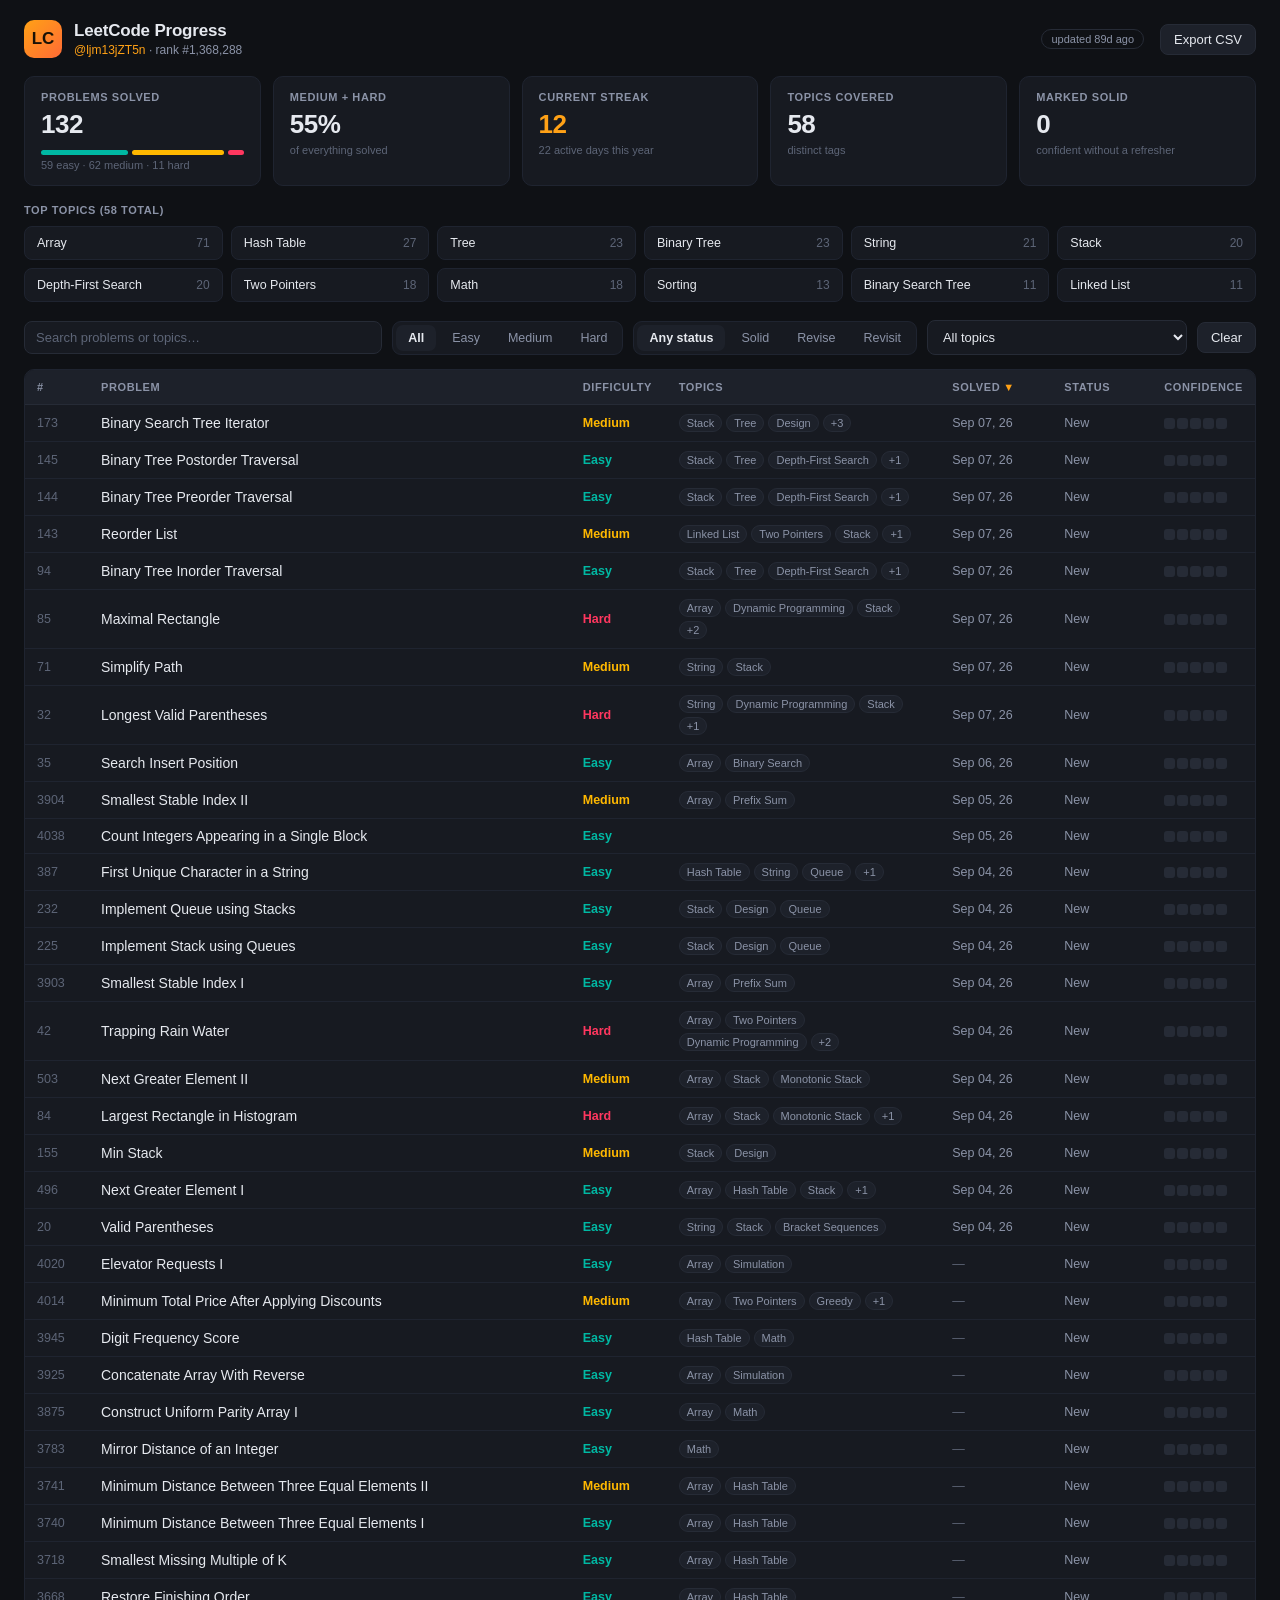
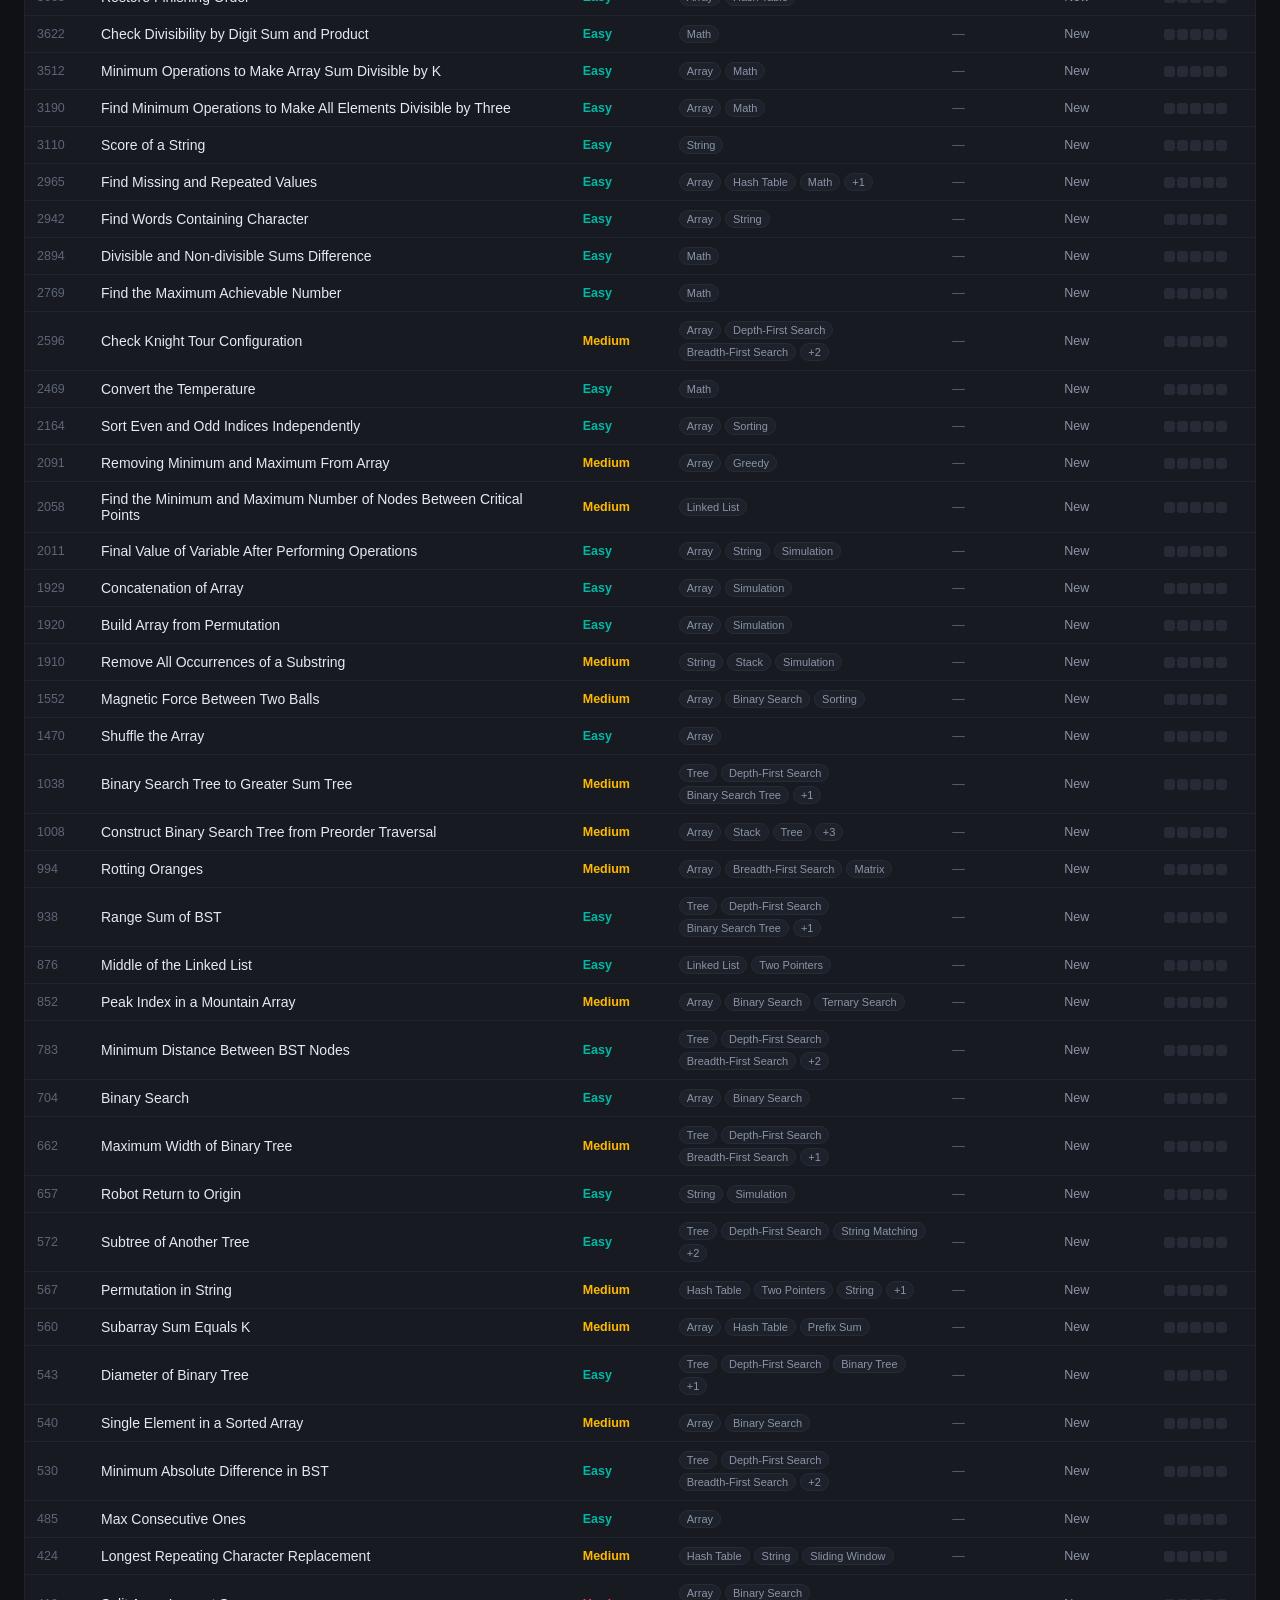
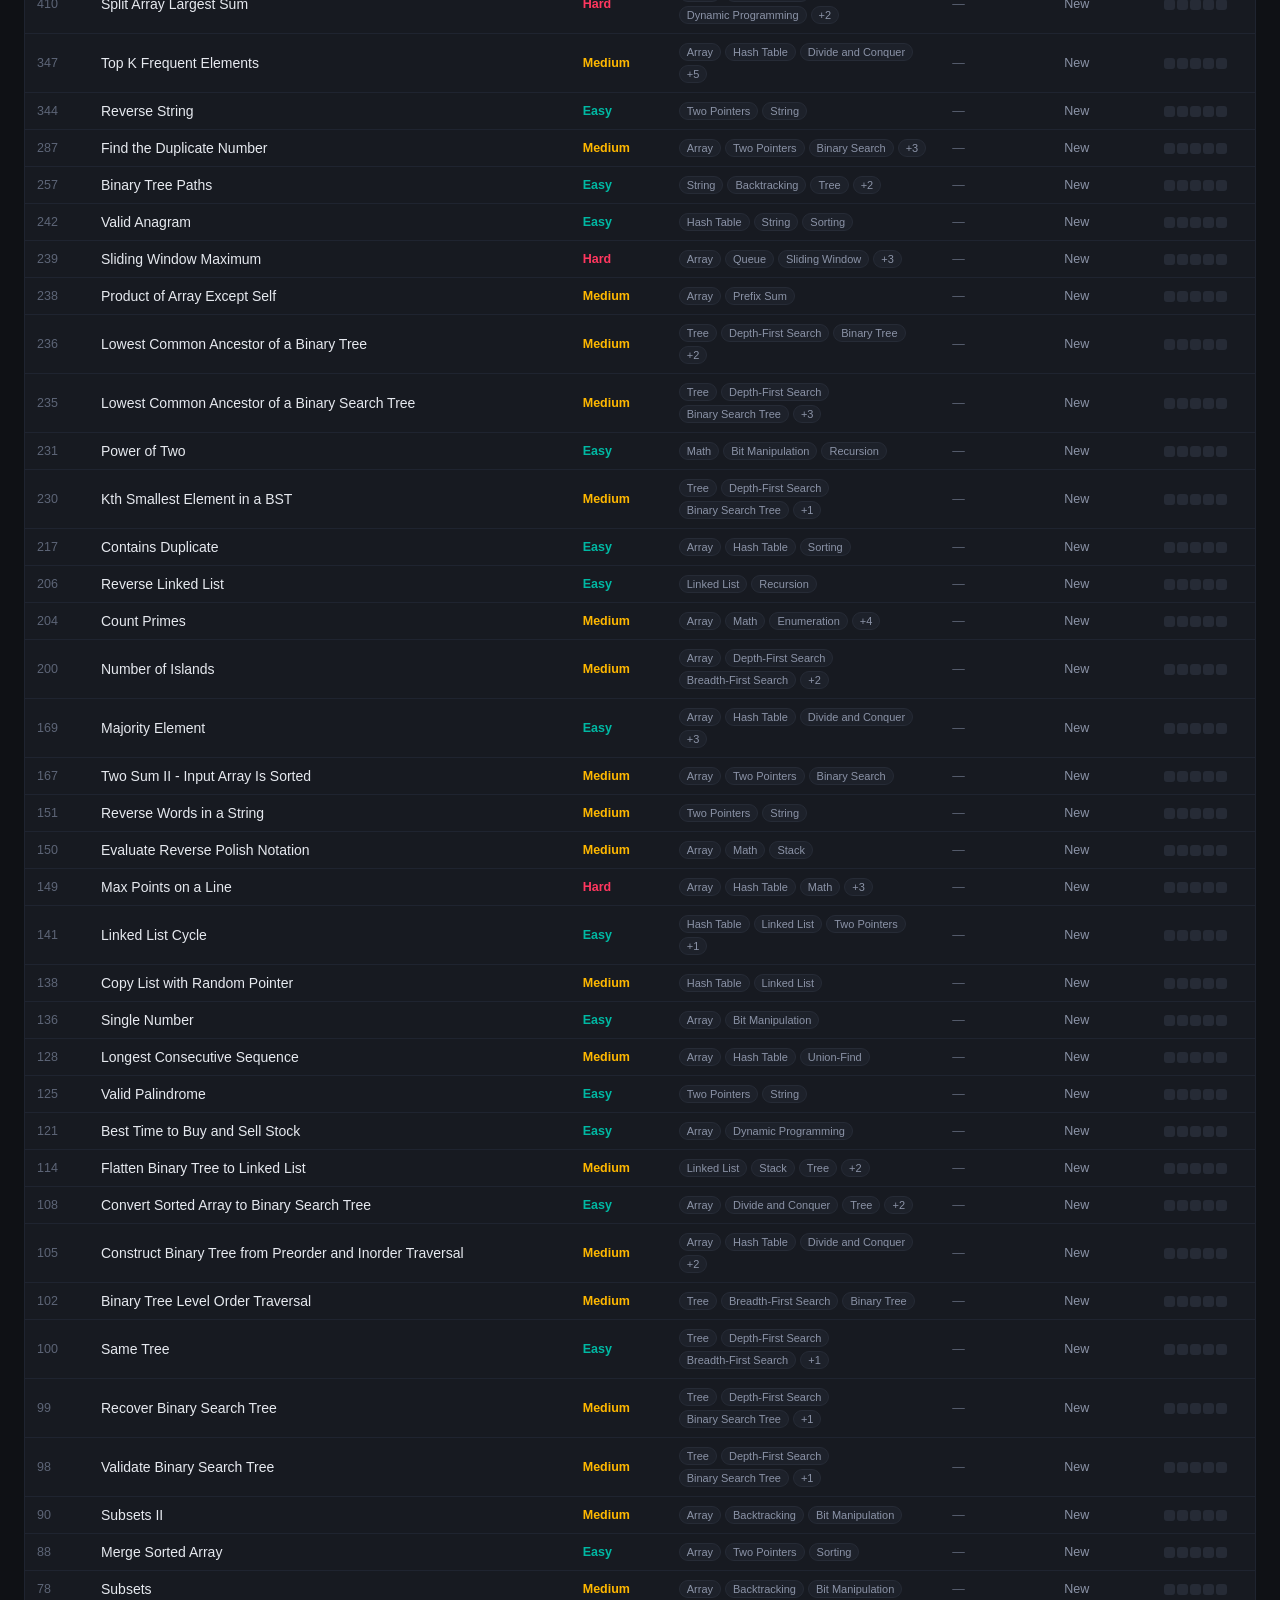
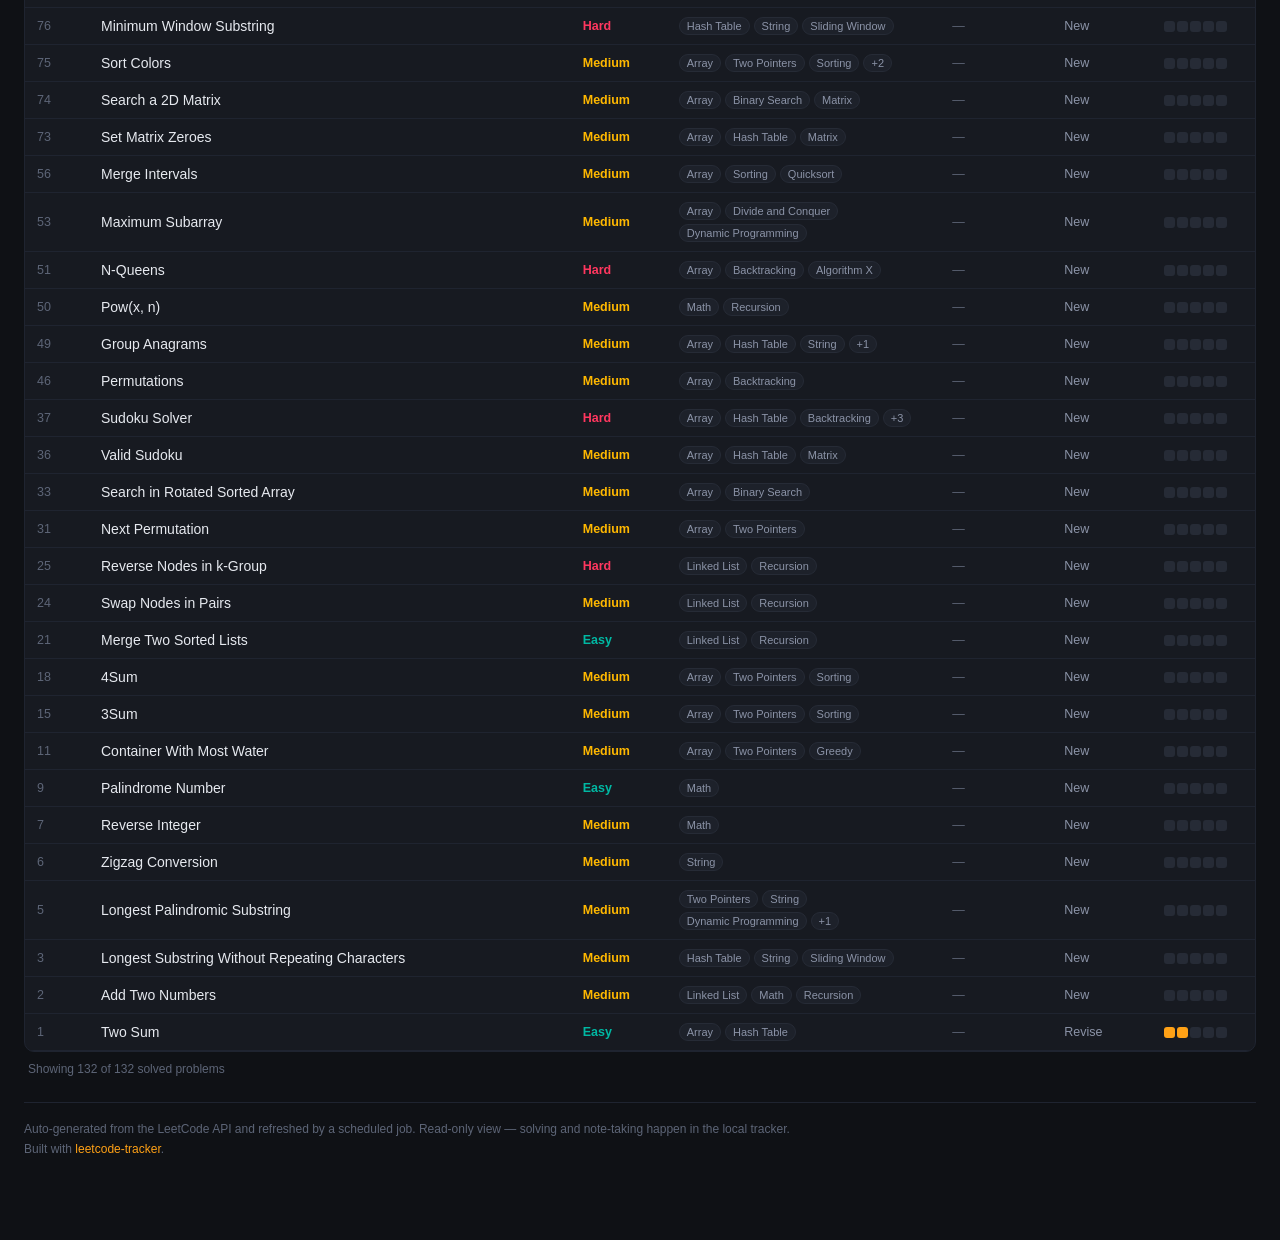
==== docs/index.html @ ef911959 "Add self-updating LeetCode tracker with revision scheduling Local dashboard (SQLite + stdlib HTTP se" ====
<!DOCTYPE html>
<html lang="en">
<head>
<meta charset="utf-8" />
<meta name="viewport" content="width=device-width, initial-scale=1" />
<title>LeetCode Progress</title>
<meta name="description" content="A live log of every LeetCode problem I've solved." />
<meta property="og:title" content="LeetCode Progress" />
<meta property="og:description" content="A live log of every LeetCode problem I've solved." />
<link rel="stylesheet" href="styles.css" />
<link rel="icon" href="data:image/svg+xml,<svg xmlns='http://www.w3.org/2000/svg' viewBox='0 0 32 32'><text y='26' font-size='26'>&#9889;</text></svg>" />
<style>
  .ro-badge {
    font-size: 11px; color: var(--muted); border: 1px solid var(--line);
    padding: 3px 9px; border-radius: 20px;
  }
  .heat { display: flex; gap: 2px; flex-wrap: wrap; margin-top: 10px; }
  .heat i { width: 8px; height: 8px; border-radius: 2px; background: var(--line); }
  .topic-grid {
    display: grid; grid-template-columns: repeat(auto-fill, minmax(190px, 1fr));
    gap: 8px; margin-bottom: 18px;
  }
  .topic-row {
    background: var(--panel); border: 1px solid var(--line-soft);
    border-radius: 8px; padding: 9px 12px; cursor: pointer;
    display: flex; align-items: center; justify-content: space-between; gap: 8px;
  }
  .topic-row:hover { border-color: var(--accent); }
  .topic-row .nm { font-size: 12.5px; }
  .topic-row .ct { font-size: 12px; color: var(--faint); font-variant-numeric: tabular-nums; }
  .section-title {
    font-size: 11px; text-transform: uppercase; letter-spacing: 0.6px;
    color: var(--muted); font-weight: 600; margin: 4px 0 10px;
  }
  .conf.ro i { cursor: default; }
  .conf.ro i:hover { outline: none; }
  footer {
    margin-top: 26px; padding-top: 16px; border-top: 1px solid var(--line-soft);
    color: var(--faint); font-size: 12px; line-height: 1.7;
  }
  footer a { color: var(--accent); }
</style>
</head>
<body>
<div class="wrap">

  <header class="top">
    <div class="brand">
      <div class="logo">LC</div>
      <div>
        <h1>LeetCode Progress</h1>
        <div class="sub">
          <a id="profileLink" href="#" target="_blank" rel="noreferrer">@…</a>
          <span id="rankLine"></span>
        </div>
      </div>
    </div>
    <div class="spacer"></div>
    <span class="ro-badge" id="updated">…</span>
    <button id="btnCsv">Export CSV</button>
  </header>

  <section class="cards" id="cards"></section>

  <div class="section-title" id="topicTitle">Topics</div>
  <div class="topic-grid" id="topicGrid"></div>

  <div class="toolbar">
    <input type="search" id="search" placeholder="Search problems or topics…" />
    <div class="pills" id="diffPills">
      <button class="pill on" data-diff="all">All</button>
      <button class="pill easy" data-diff="Easy">Easy</button>
      <button class="pill medium" data-diff="Medium">Medium</button>
      <button class="pill hard" data-diff="Hard">Hard</button>
    </div>
    <div class="pills" id="statusPills">
      <button class="pill on" data-status="all">Any status</button>
      <button class="pill" data-status="solid">Solid</button>
      <button class="pill" data-status="revise">Revise</button>
      <button class="pill" data-status="revisit">Revisit</button>
    </div>
    <select id="topicFilter"><option value="">All topics</option></select>
    <button id="btnClear">Clear</button>
  </div>

  <div class="table-wrap">
    <table>
      <thead>
        <tr>
          <th data-sort="qid" style="width:64px">#</th>
          <th data-sort="title">Problem</th>
          <th data-sort="difficulty" style="width:96px">Difficulty</th>
          <th class="nosort hide-sm">Topics</th>
          <th data-sort="first_ac" style="width:112px">Solved</th>
          <th data-sort="status" style="width:100px">Status</th>
          <th data-sort="confidence" style="width:96px">Confidence</th>
        </tr>
      </thead>
      <tbody id="rows"></tbody>
    </table>
    <div id="emptyState"></div>
  </div>

  <div class="count-line" id="countLine"></div>

  <footer>
    Auto-generated from the LeetCode API and refreshed by a scheduled job.
    Read-only view — solving and note-taking happen in the local tracker.
    <br />Built with <a href="https://github.com/SarthakVerma18/leetcode-tracker">leetcode-tracker</a>.
  </footer>
</div>
<script src="app.js"></script>
</body>
</html>
---- docs/styles.css ----
:root {
  --bg: #0f1115;
  --panel: #171a21;
  --panel-2: #1d212a;
  --line: #262b36;
  --line-soft: #1f2430;
  --text: #e6e9ef;
  --muted: #8b93a7;
  --faint: #5d6577;
  --accent: #ffa116;
  --easy: #00b8a3;
  --medium: #ffb800;
  --hard: #ff375f;
  --due: #ff6b6b;
  --ok: #46c98b;
  --radius: 10px;
}

* { box-sizing: border-box; }

html, body {
  margin: 0;
  padding: 0;
  background: var(--bg);
  color: var(--text);
  font-family: "Inter", -apple-system, BlinkMacSystemFont, "Segoe UI", Roboto,
    Helvetica, Arial, sans-serif;
  font-size: 14px;
  -webkit-font-smoothing: antialiased;
}

a { color: inherit; text-decoration: none; }
a:hover { color: var(--accent); }

.wrap { max-width: 1600px; margin: 0 auto; padding: 20px 24px 80px; }

/* ---------- header ---------- */

header.top {
  display: flex;
  align-items: center;
  gap: 16px;
  padding-bottom: 18px;
  flex-wrap: wrap;
}

.brand { display: flex; align-items: center; gap: 12px; }

.brand .logo {
  width: 38px; height: 38px;
  border-radius: 10px;
  background: linear-gradient(135deg, var(--accent), #ff6b35);
  display: grid; place-items: center;
  font-weight: 800; color: #1a1206; font-size: 17px;
}

.brand h1 { font-size: 17px; margin: 0; font-weight: 650; letter-spacing: -0.2px; }
.brand .sub { font-size: 12px; color: var(--muted); margin-top: 2px; }
.brand .sub a { color: var(--accent); }

.spacer { flex: 1; }

.sync-box {
  display: flex; align-items: center; gap: 10px;
  font-size: 12px; color: var(--muted);
}

.dot { width: 7px; height: 7px; border-radius: 50%; background: var(--ok); }
.dot.busy { background: var(--accent); animation: pulse 1s infinite; }
.dot.err { background: var(--hard); }
@keyframes pulse { 0%,100% { opacity: 1; } 50% { opacity: 0.25; } }

button, .btn {
  background: var(--panel-2);
  border: 1px solid var(--line);
  color: var(--text);
  padding: 7px 13px;
  border-radius: 8px;
  cursor: pointer;
  font-size: 13px;
  font-family: inherit;
  transition: background 0.12s, border-color 0.12s;
}
button:hover, .btn:hover { background: #262b36; border-color: #333a48; }
button.primary { background: var(--accent); border-color: var(--accent); color: #1a1206; font-weight: 600; }
button.primary:hover { background: #ffb340; }
button:disabled { opacity: 0.5; cursor: default; }

/* ---------- stat cards ---------- */

.cards {
  display: grid;
  grid-template-columns: repeat(auto-fit, minmax(150px, 1fr));
  gap: 12px;
  margin-bottom: 18px;
}

.card {
  background: var(--panel);
  border: 1px solid var(--line-soft);
  border-radius: var(--radius);
  padding: 14px 16px;
}
.card .label {
  font-size: 11px; color: var(--muted);
  text-transform: uppercase; letter-spacing: 0.6px; font-weight: 600;
}
.card .value { font-size: 26px; font-weight: 700; margin-top: 6px; letter-spacing: -0.5px; }
.card .value small { font-size: 13px; color: var(--faint); font-weight: 500; }
.card .foot { font-size: 11px; color: var(--faint); margin-top: 4px; }
.card.clickable { cursor: pointer; }
.card.clickable:hover { border-color: var(--accent); }

.bars { display: flex; gap: 4px; margin-top: 10px; }
.bars .bar { height: 5px; border-radius: 3px; }

/* ---------- banner ---------- */

.banner {
  background: rgba(255, 161, 22, 0.09);
  border: 1px solid rgba(255, 161, 22, 0.32);
  border-radius: var(--radius);
  padding: 12px 16px;
  margin-bottom: 16px;
  font-size: 13px;
  display: flex; align-items: center; gap: 12px; flex-wrap: wrap;
  line-height: 1.55;
}
.banner b { color: var(--accent); }
.banner code {
  background: rgba(0,0,0,0.35); padding: 1px 6px; border-radius: 4px;
  font-family: "JetBrains Mono", Consolas, monospace; font-size: 12px;
}
.banner .x { margin-left: auto; cursor: pointer; color: var(--muted); }

/* ---------- toolbar ---------- */

.toolbar {
  display: flex; gap: 10px; align-items: center;
  flex-wrap: wrap; margin-bottom: 14px;
}

input[type="text"], input[type="search"], select, textarea {
  background: var(--panel);
  border: 1px solid var(--line);
  color: var(--text);
  padding: 8px 11px;
  border-radius: 8px;
  font-size: 13px;
  font-family: inherit;
  outline: none;
}
input:focus, select:focus, textarea:focus { border-color: var(--accent); }
input::placeholder { color: var(--faint); }

#search { min-width: 260px; flex: 1; max-width: 380px; }

.pills { display: flex; gap: 4px; background: var(--panel); padding: 3px; border-radius: 9px; border: 1px solid var(--line-soft); }
.pill {
  padding: 6px 12px; border-radius: 7px; cursor: pointer;
  font-size: 12.5px; color: var(--muted); border: none; background: none;
  white-space: nowrap;
}
.pill:hover { color: var(--text); background: transparent; }
.pill.on { background: var(--panel-2); color: var(--text); font-weight: 600; }
.pill.on.easy { color: var(--easy); }
.pill.on.medium { color: var(--medium); }
.pill.on.hard { color: var(--hard); }
.pill .n { color: var(--faint); font-size: 11px; margin-left: 4px; }

/* ---------- table ---------- */

.table-wrap {
  background: var(--panel);
  border: 1px solid var(--line-soft);
  border-radius: var(--radius);
  overflow: auto;
}

table { width: 100%; border-collapse: collapse; }

thead th {
  position: sticky; top: 0; z-index: 2;
  background: var(--panel-2);
  text-align: left;
  font-size: 11px; text-transform: uppercase; letter-spacing: 0.6px;
  color: var(--muted); font-weight: 600;
  padding: 11px 12px;
  border-bottom: 1px solid var(--line);
  white-space: nowrap;
  cursor: pointer;
  user-select: none;
}
thead th:hover { color: var(--text); }
thead th.nosort { cursor: default; }
thead th .arrow { color: var(--accent); margin-left: 3px; }

tbody td {
  padding: 9px 12px;
  border-bottom: 1px solid var(--line-soft);
  vertical-align: middle;
}
tbody tr:hover { background: rgba(255,255,255,0.022); }
tbody tr.due-row { background: rgba(255, 107, 107, 0.05); }
tbody tr.due-row:hover { background: rgba(255, 107, 107, 0.08); }

.star { cursor: pointer; font-size: 15px; color: var(--faint); line-height: 1; }
.star.on { color: var(--accent); }

.qid { color: var(--faint); font-variant-numeric: tabular-nums; font-size: 12.5px; }

.title-cell { min-width: 240px; }
.title-cell a { font-weight: 500; }
.title-cell .ext { color: var(--faint); font-size: 11px; margin-left: 5px; opacity: 0; }
tr:hover .title-cell .ext { opacity: 1; }

.diff { font-weight: 600; font-size: 12.5px; }
.diff.Easy { color: var(--easy); }
.diff.Medium { color: var(--medium); }
.diff.Hard { color: var(--hard); }
.diff.Unknown { color: var(--faint); }

.topics { display: flex; gap: 4px; flex-wrap: wrap; max-width: 260px; }
.tag {
  background: var(--panel-2); border: 1px solid var(--line);
  color: var(--muted); font-size: 11px;
  padding: 2px 7px; border-radius: 20px; white-space: nowrap;
  cursor: pointer;
}
.tag:hover { color: var(--accent); border-color: var(--accent); }

.date { color: var(--muted); font-size: 12.5px; white-space: nowrap; font-variant-numeric: tabular-nums; }
.date.none { color: var(--faint); }
.date.due { color: var(--due); font-weight: 600; }

select.status {
  padding: 4px 8px; font-size: 12px; border-radius: 6px;
  background: var(--panel-2); min-width: 92px;
}
select.status.s-new { color: var(--muted); }
select.status.s-solid { color: var(--ok); border-color: rgba(70,201,139,0.35); }
select.status.s-revise { color: var(--medium); border-color: rgba(255,184,0,0.35); }
select.status.s-revisit { color: var(--hard); border-color: rgba(255,55,95,0.35); }

.conf { display: flex; gap: 2px; }
.conf i {
  width: 11px; height: 11px; border-radius: 3px;
  background: var(--line); cursor: pointer; display: inline-block;
  transition: background 0.1s;
}
.conf i.on { background: var(--accent); }
.conf i:hover { outline: 1px solid var(--accent); }

input.note {
  width: 100%; min-width: 170px;
  background: transparent; border: 1px solid transparent;
  padding: 5px 7px; font-size: 12.5px; color: var(--text);
}
input.note:hover { border-color: var(--line); }
input.note:focus { background: var(--panel-2); border-color: var(--accent); }
input.note::placeholder { color: #3d4453; }

.rev-btn {
  padding: 4px 9px; font-size: 11.5px; border-radius: 6px; white-space: nowrap;
}

.empty { padding: 60px 20px; text-align: center; color: var(--muted); }
.empty h3 { color: var(--text); font-weight: 600; margin: 0 0 8px; }

.count-line {
  font-size: 12px; color: var(--faint);
  padding: 10px 4px 0;
}

/* ---------- modal ---------- */

.modal-bg {
  position: fixed; inset: 0; background: rgba(0,0,0,0.65);
  display: grid; place-items: center; z-index: 50; padding: 20px;
}
.modal {
  background: var(--panel); border: 1px solid var(--line);
  border-radius: 14px; padding: 22px; width: 100%; max-width: 560px;
  max-height: 85vh; overflow: auto;
}
.modal h2 { margin: 0 0 6px; font-size: 17px; }
.modal p { color: var(--muted); font-size: 13px; line-height: 1.6; }
.modal ol { color: var(--muted); font-size: 13px; line-height: 1.85; padding-left: 20px; }
.modal code {
  background: var(--panel-2); padding: 2px 6px; border-radius: 4px;
  font-family: "JetBrains Mono", Consolas, monospace; font-size: 12px;
  color: var(--accent); word-break: break-all;
}
.modal textarea { width: 100%; min-height: 120px; resize: vertical; line-height: 1.5; }
.modal .row { display: flex; gap: 8px; justify-content: flex-end; margin-top: 16px; }

.toast {
  position: fixed; bottom: 22px; left: 50%; transform: translateX(-50%);
  background: var(--panel-2); border: 1px solid var(--line);
  padding: 10px 18px; border-radius: 9px; font-size: 13px;
  z-index: 100; box-shadow: 0 8px 28px rgba(0,0,0,0.5);
}

@media (max-width: 900px) {
  .wrap { padding: 14px; }
  .hide-sm { display: none; }
}
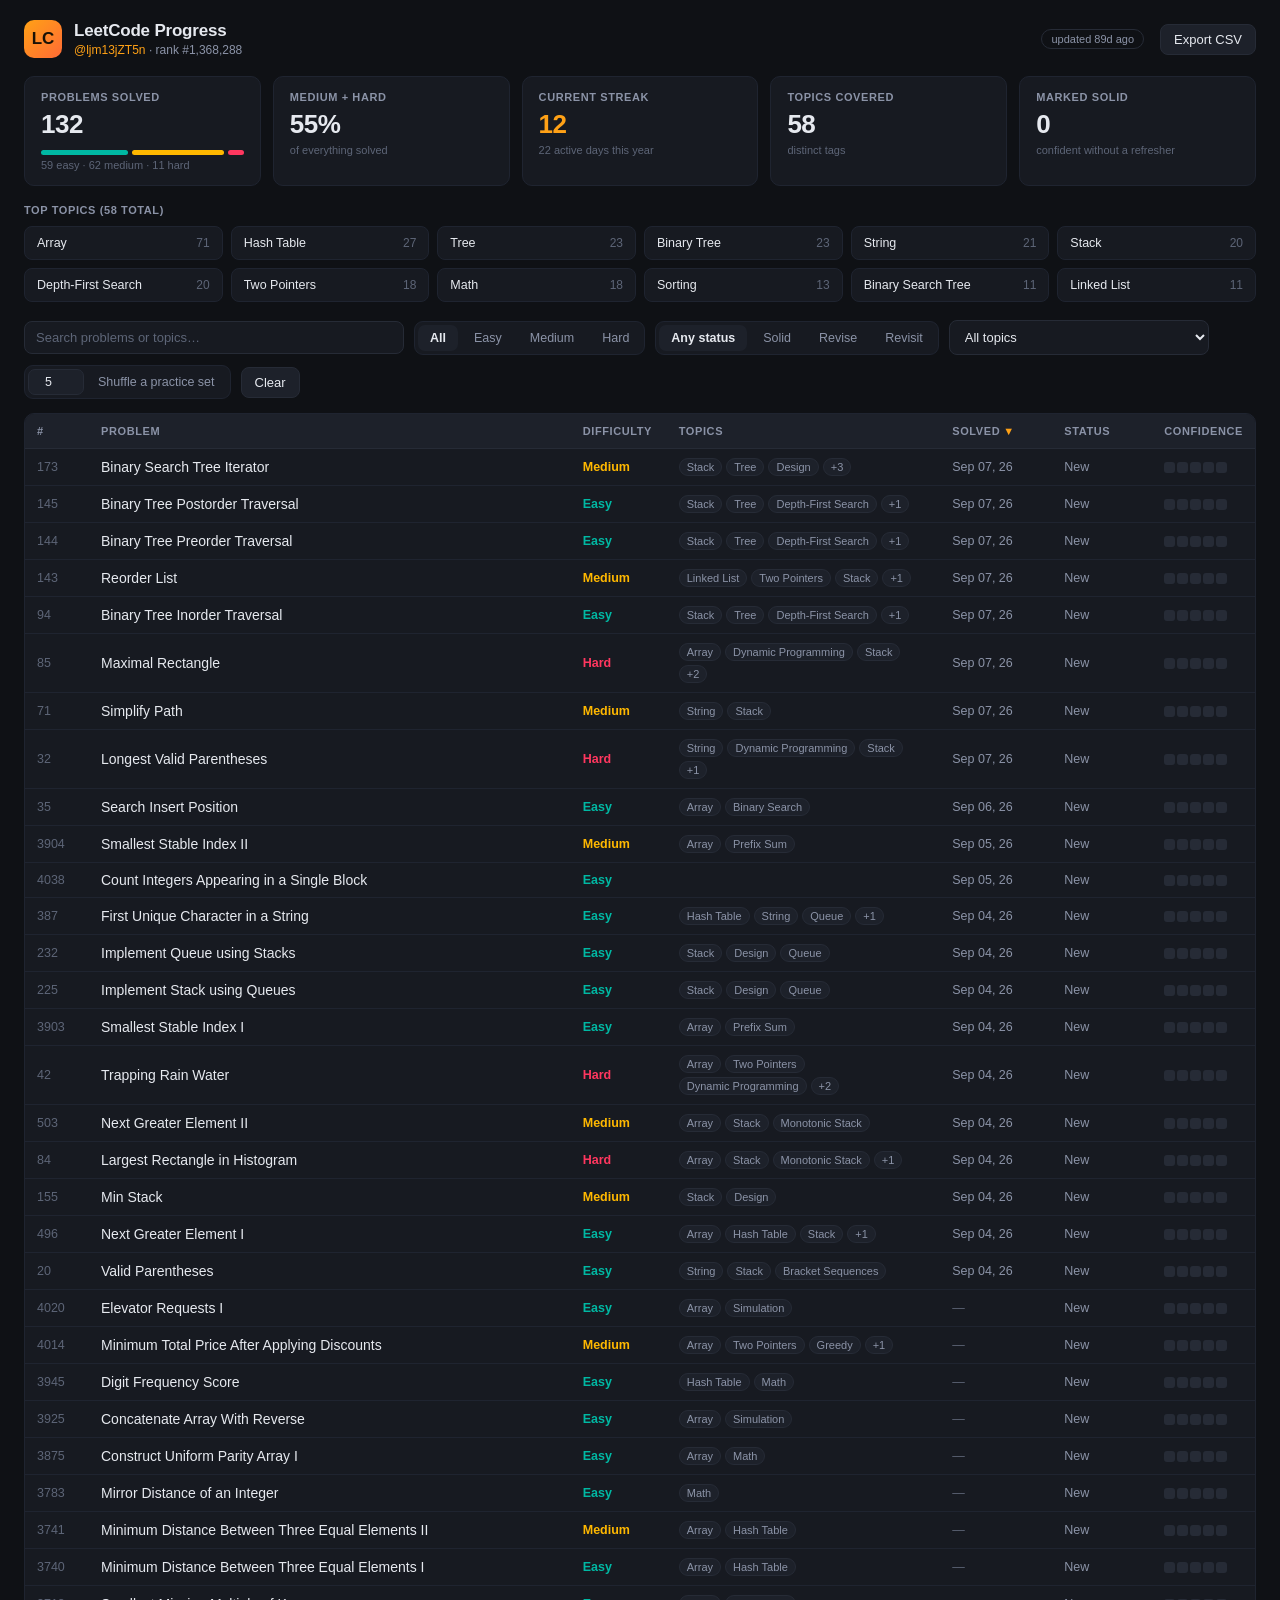
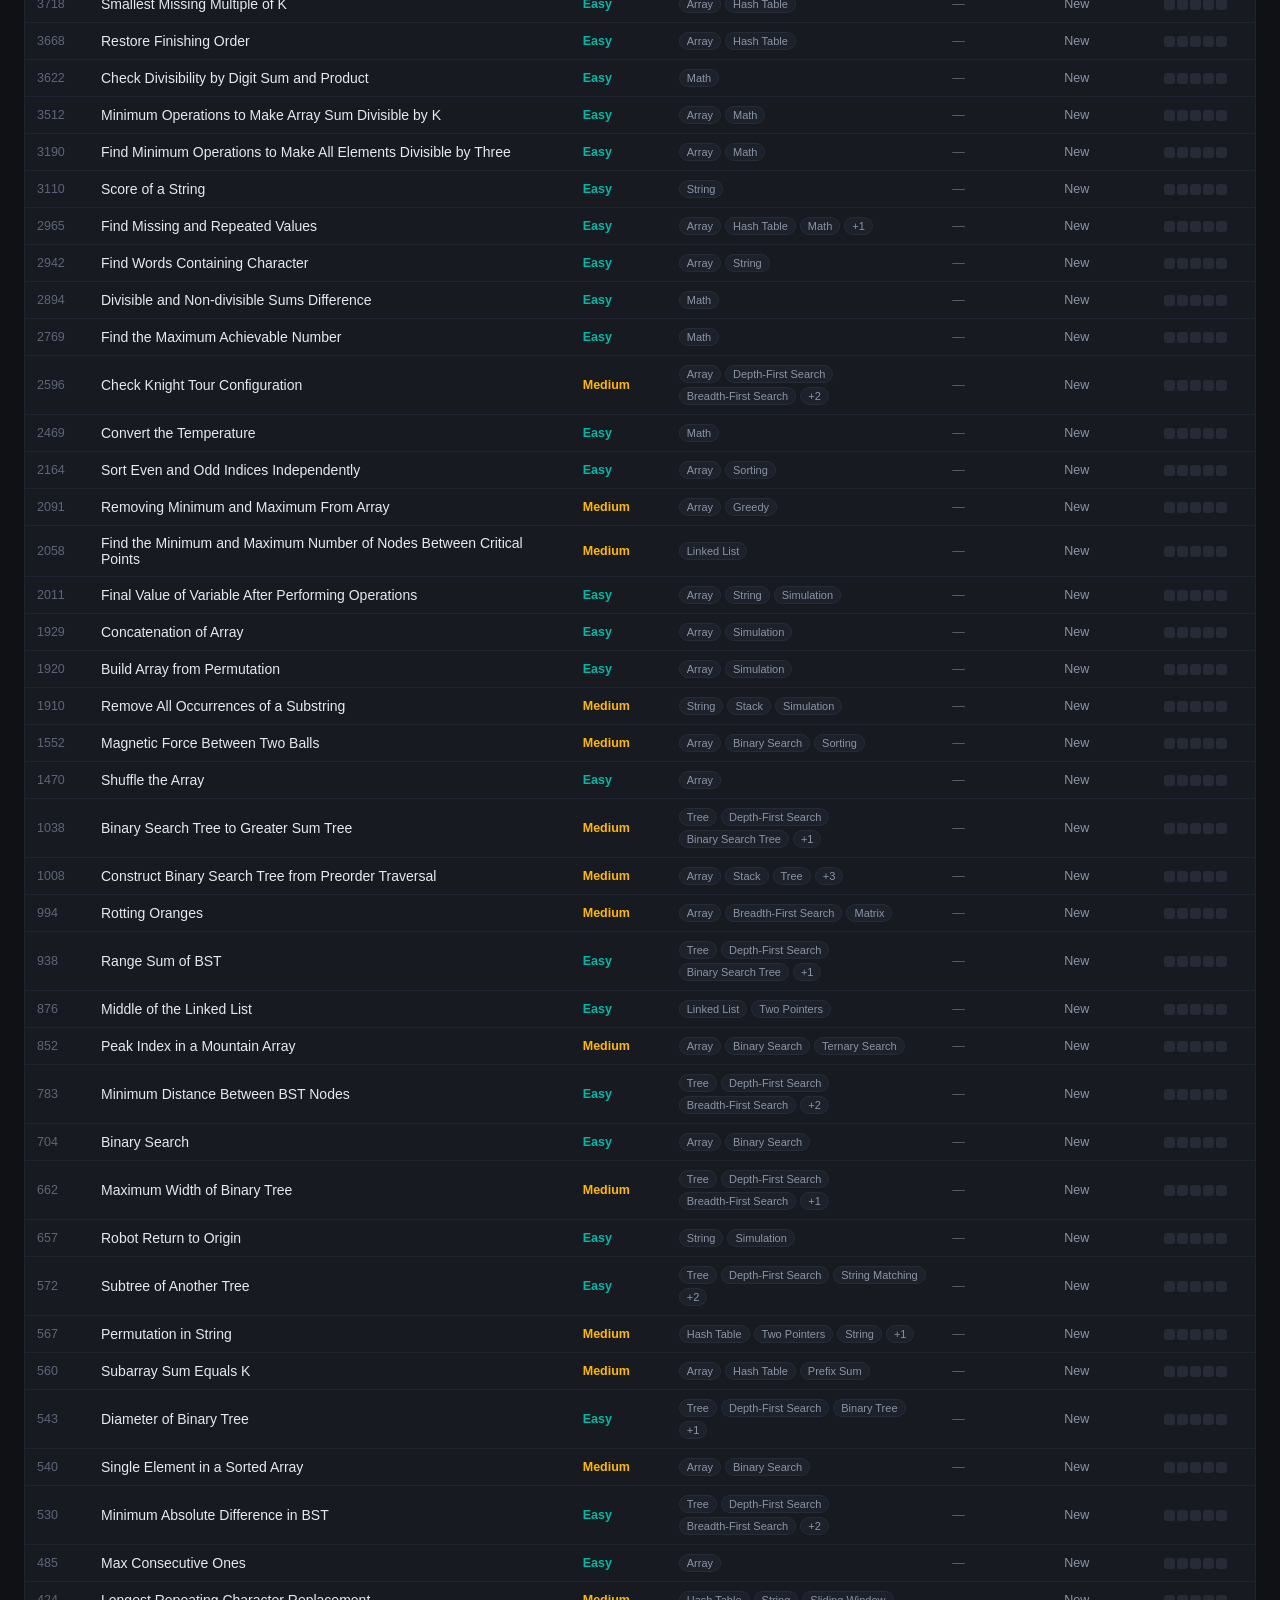
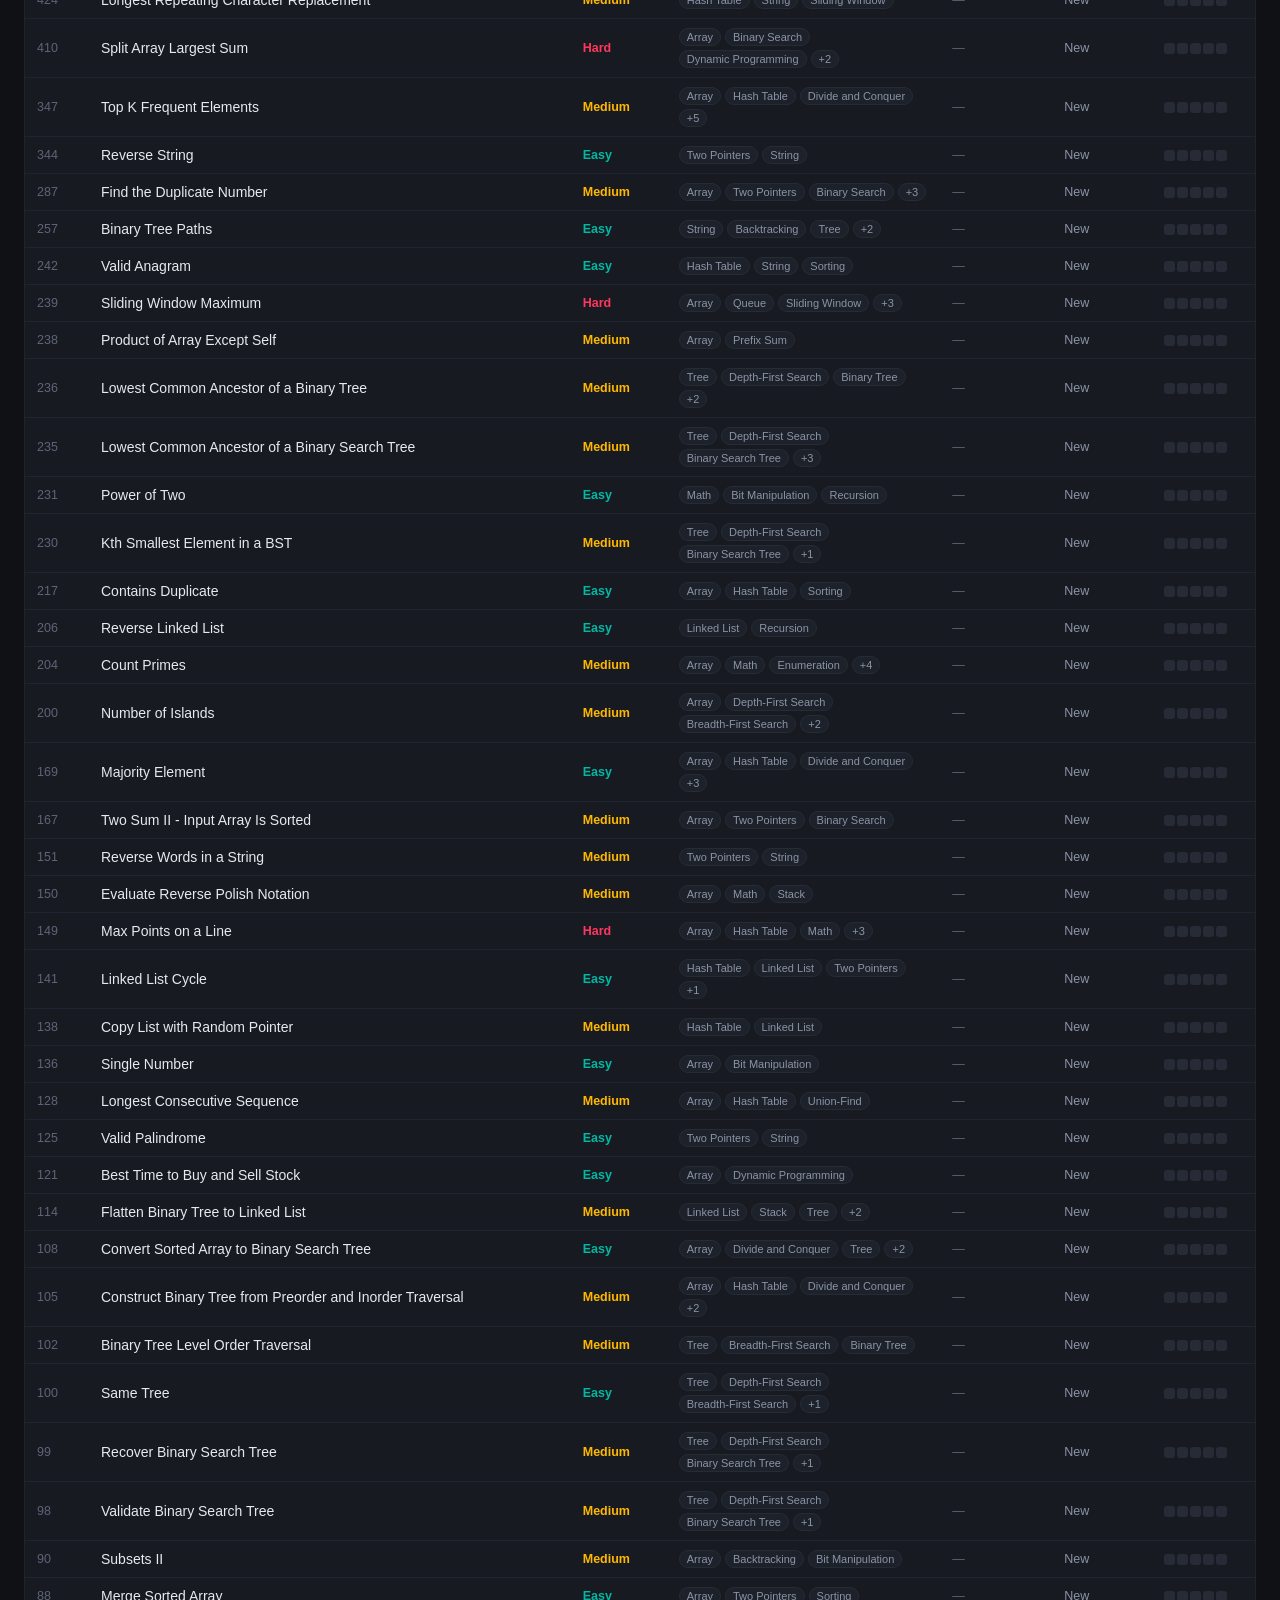
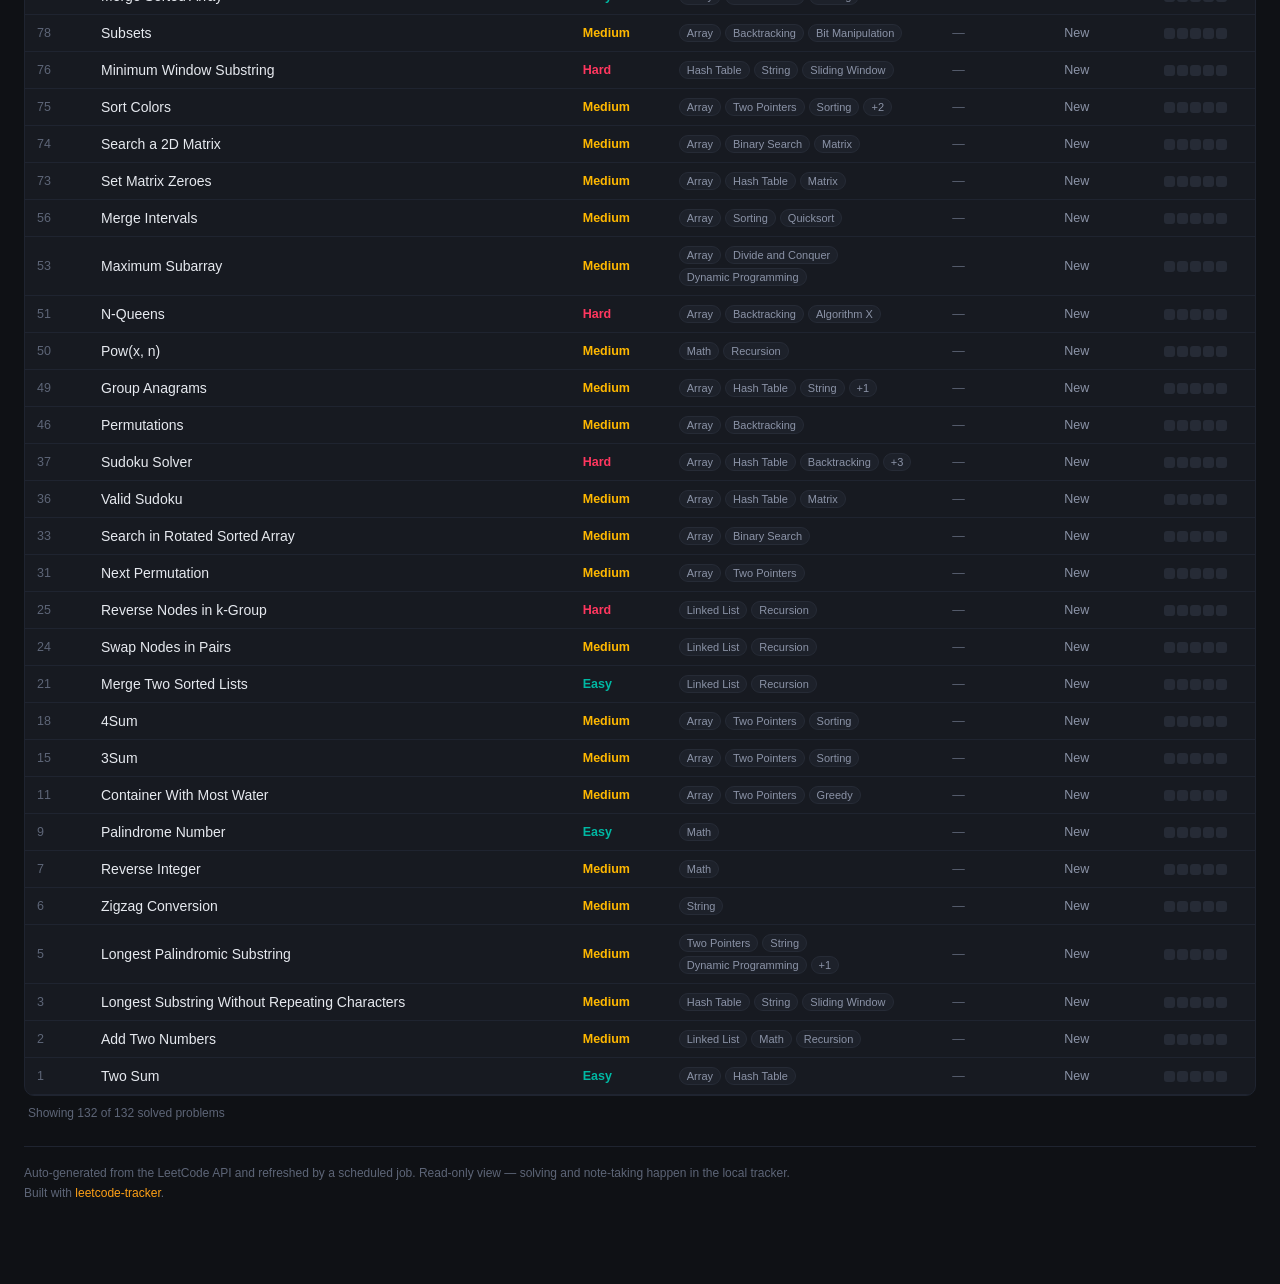
==== commit 0c8e4416: "Add practice mode: shuffle N solved problems and drill them Sessions draw at random from a chosen po" ====
--- a/docs/index.html
+++ b/docs/index.html
@@ -34,6 +34,13 @@
   }
   .conf.ro i { cursor: default; }
   .conf.ro i:hover { outline: none; }
+  .shuffle-box { align-items: center; gap: 2px; }
+  .shuffle-box input {
+    width: 56px; padding: 5px 8px; font-size: 12.5px;
+    background: var(--panel-2); border: 1px solid var(--line); border-radius: 7px;
+    color: var(--text); text-align: center;
+  }
+  .shuffle-box .pill.on { color: var(--accent); }
   footer {
     margin-top: 26px; padding-top: 16px; border-top: 1px solid var(--line-soft);
     color: var(--faint); font-size: 12px; line-height: 1.7;
@@ -80,6 +87,10 @@
       <button class="pill" data-status="revisit">Revisit</button>
     </div>
     <select id="topicFilter"><option value="">All topics</option></select>
+    <div class="pills shuffle-box">
+      <input type="number" id="shuffleN" min="1" max="50" value="5" title="How many problems" />
+      <button class="pill" id="btnShuffle">Shuffle a practice set</button>
+    </div>
     <button id="btnClear">Clear</button>
   </div>
 
--- a/docs/styles.css
+++ b/docs/styles.css
@@ -305,3 +305,81 @@
   .wrap { padding: 14px; }
   .hide-sm { display: none; }
 }
+
+/* ---------- practice mode ---------- */
+
+.practice-shell {
+  position: fixed; inset: 0; background: var(--bg);
+  z-index: 60; overflow: auto; padding: 24px;
+}
+.practice-inner { max-width: 860px; margin: 0 auto; }
+
+.practice-head {
+  display: flex; align-items: center; gap: 14px; margin-bottom: 22px;
+  flex-wrap: wrap;
+}
+.practice-head h2 { margin: 0; font-size: 16px; font-weight: 650; }
+.practice-head .meta { color: var(--muted); font-size: 12.5px; }
+.timer {
+  font-variant-numeric: tabular-nums; font-size: 13px; color: var(--accent);
+  background: var(--panel); border: 1px solid var(--line);
+  padding: 6px 12px; border-radius: 8px;
+}
+
+.strip { display: flex; gap: 5px; margin-bottom: 22px; flex-wrap: wrap; }
+.strip i {
+  flex: 1; min-width: 12px; height: 5px; border-radius: 3px;
+  background: var(--line);
+}
+.strip i.cur { background: var(--accent); }
+.strip i.nailed { background: var(--ok); }
+.strip i.shaky { background: var(--medium); }
+.strip i.failed { background: var(--hard); }
+.strip i.skipped { background: var(--faint); }
+
+.pcard {
+  background: var(--panel); border: 1px solid var(--line);
+  border-radius: 14px; padding: 26px; margin-bottom: 18px;
+}
+.pcard .num { color: var(--faint); font-size: 12.5px; font-variant-numeric: tabular-nums; }
+.pcard h3 { margin: 8px 0 12px; font-size: 25px; line-height: 1.25; letter-spacing: -0.4px; }
+.pcard h3 a { color: var(--text); }
+.pcard h3 a:hover { color: var(--accent); }
+.pcard .row2 { display: flex; align-items: center; gap: 10px; flex-wrap: wrap; margin-bottom: 16px; }
+.pcard .open {
+  display: inline-block; margin-bottom: 16px;
+  background: var(--accent); color: #1a1206; font-weight: 600;
+  padding: 9px 16px; border-radius: 8px; font-size: 13.5px;
+}
+.pcard .open:hover { background: #ffb340; color: #1a1206; }
+.pcard label {
+  display: block; font-size: 11px; text-transform: uppercase;
+  letter-spacing: 0.6px; color: var(--muted); font-weight: 600; margin-bottom: 6px;
+}
+.pcard textarea {
+  width: 100%; min-height: 74px; resize: vertical; line-height: 1.55;
+}
+.hint { color: var(--faint); font-size: 12px; margin-top: 10px; }
+
+.answers { display: grid; grid-template-columns: repeat(4, 1fr); gap: 9px; }
+.answers button { padding: 13px 8px; font-size: 13.5px; font-weight: 600; }
+.answers .k { display: block; font-size: 10.5px; color: var(--faint); font-weight: 500; margin-top: 3px; }
+.answers .nailed:hover { border-color: var(--ok); color: var(--ok); }
+.answers .shaky:hover  { border-color: var(--medium); color: var(--medium); }
+.answers .failed:hover { border-color: var(--hard); color: var(--hard); }
+
+.summary { text-align: center; padding: 34px 20px; }
+.summary h2 { font-size: 24px; margin: 0 0 6px; }
+.summary .tally { display: flex; gap: 14px; justify-content: center; margin: 22px 0; flex-wrap: wrap; }
+.summary .tally div {
+  background: var(--panel); border: 1px solid var(--line-soft);
+  border-radius: 10px; padding: 14px 22px; min-width: 92px;
+}
+.summary .tally b { display: block; font-size: 26px; font-weight: 700; }
+.summary .tally span { font-size: 11.5px; color: var(--muted); text-transform: uppercase; letter-spacing: 0.5px; }
+.summary ul { text-align: left; max-width: 460px; margin: 0 auto 22px; padding-left: 18px; color: var(--muted); font-size: 13px; line-height: 1.9; }
+.summary ul a { color: var(--text); }
+
+.field-row { display: flex; gap: 12px; flex-wrap: wrap; margin-bottom: 14px; }
+.field-row > div { flex: 1; min-width: 130px; }
+.field-row input, .field-row select { width: 100%; }
